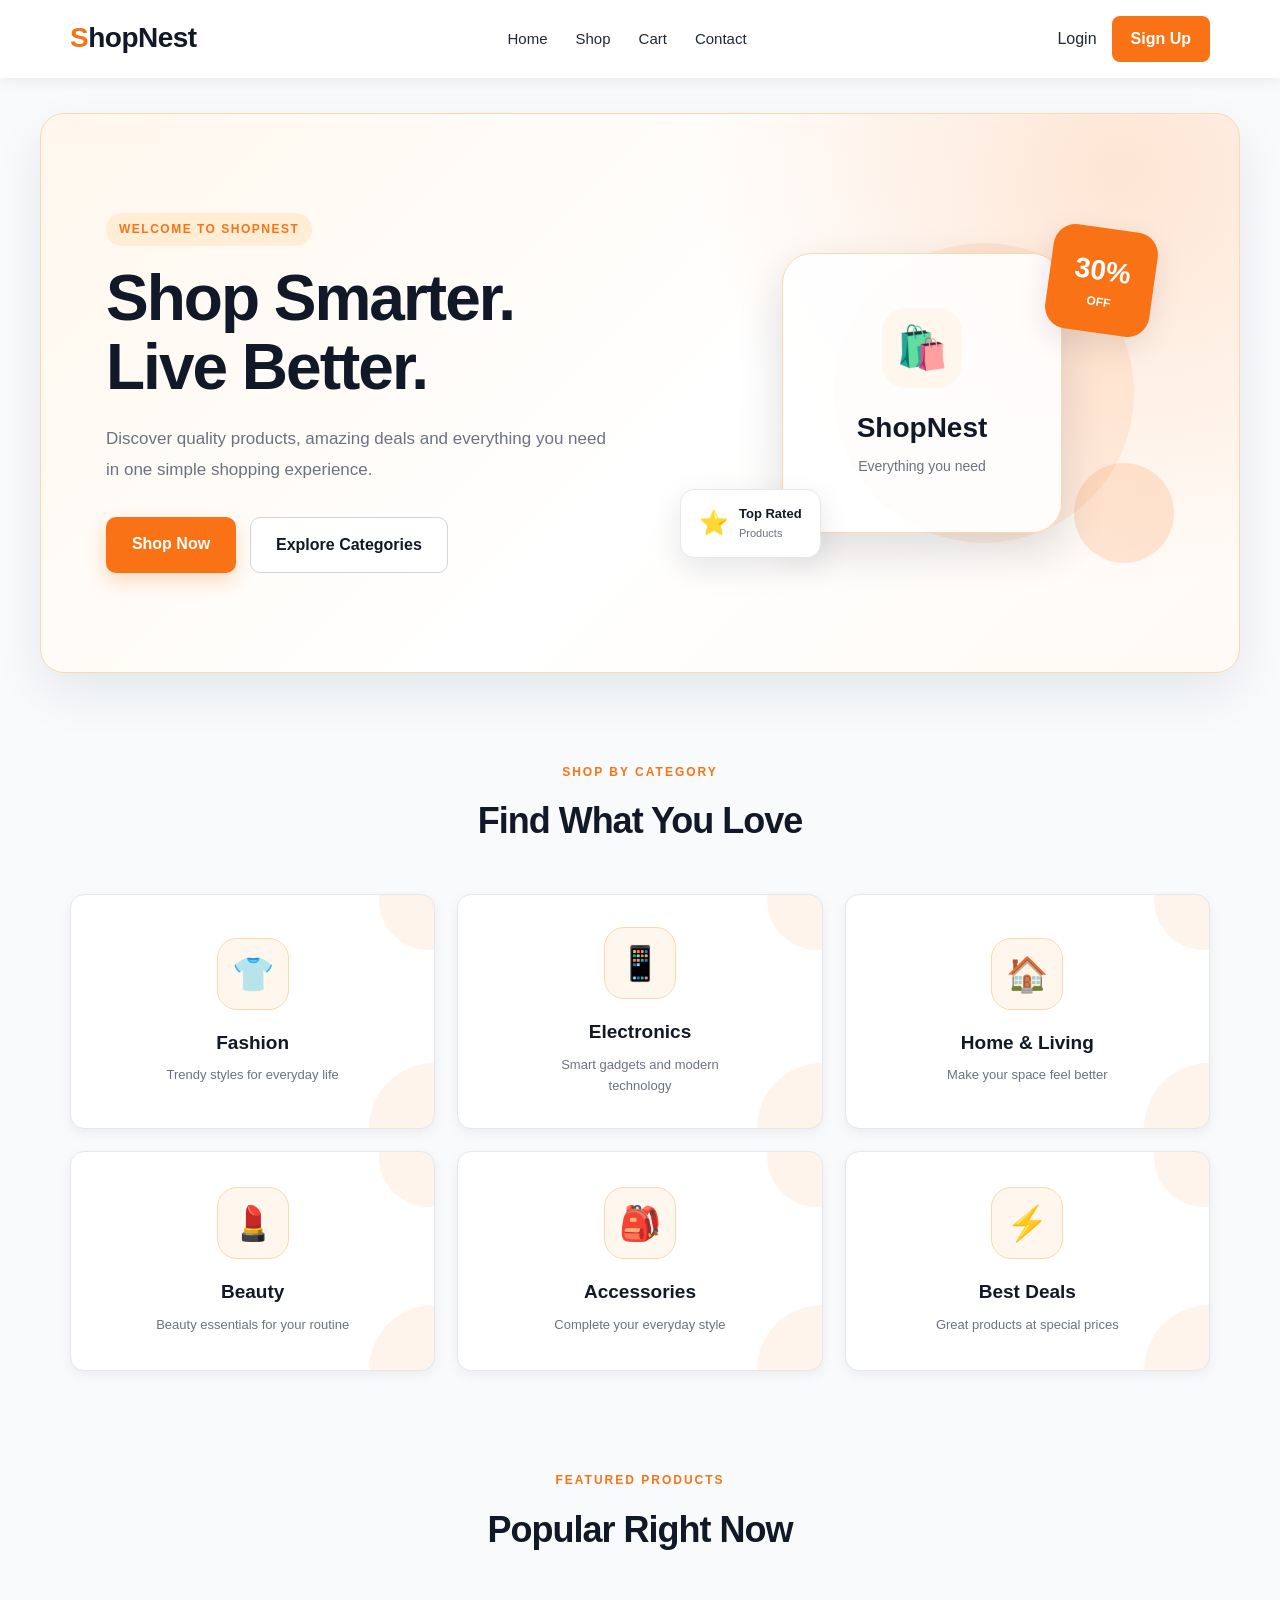
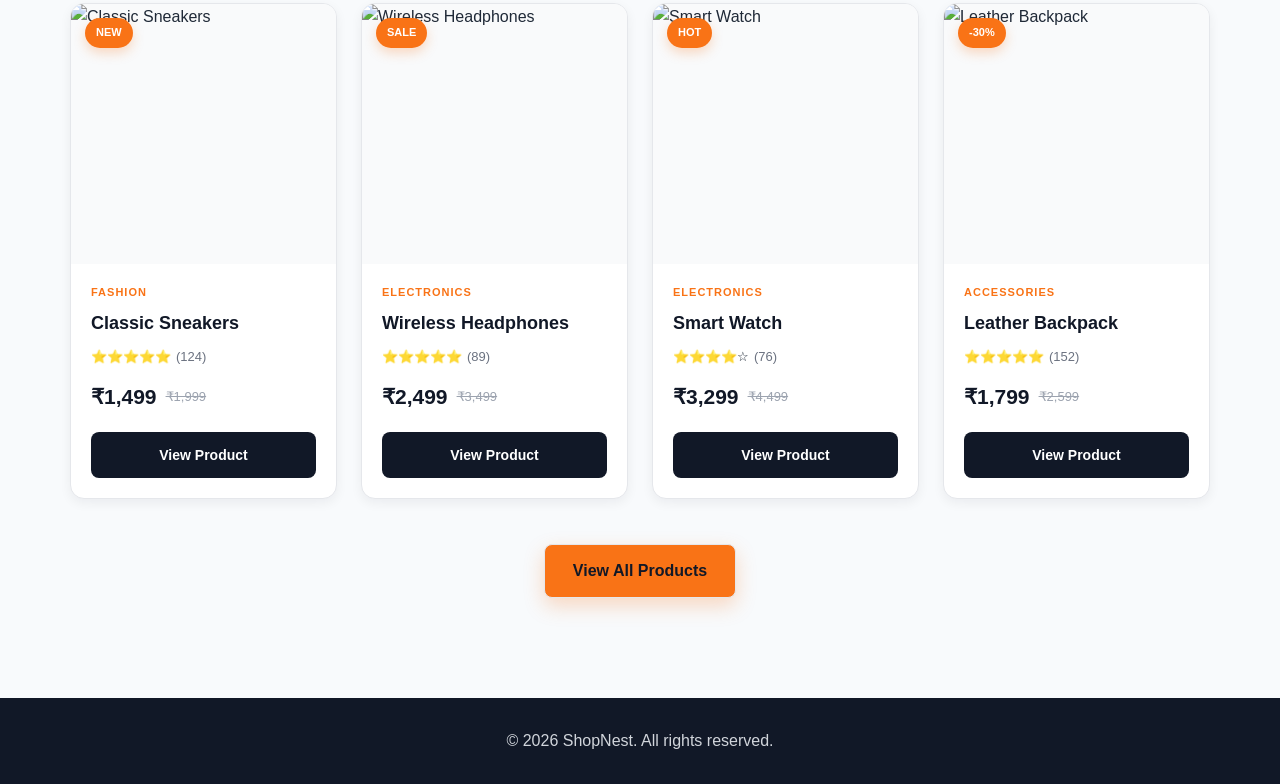
==== index.html @ 8742a6b3 "initial commit" ====
<!DOCTYPE html>
<html lang="en">

<head>
    <meta charset="UTF-8">

    <meta name="viewport" content="width=device-width, initial-scale=1.0">

    <meta name="description"
        content="ShopNest - Discover quality products at amazing prices">

    <title>ShopNest - Online Shopping</title>

    <link rel="stylesheet" href="css/style.css">
</head>

<body>

    <!-- =========================
         NAVBAR
    ========================= -->

    <header>
        <nav>

            <a href="index.html" class="logo">
                ShopNest
            </a>

            <ul class="nav-links">

                <li>
                    <a href="index.html">Home</a>
                </li>

                <li>
                    <a href="products.html">Shop</a>
                </li>

                <li>
                    <a href="cart.html">Cart</a>
                </li>

                <li>
                    <a href="contact.html">Contact</a>
                </li>

            </ul>

            <div class="nav-actions">

                <a href="login.html">
                    Login
                </a>

                <a href="signup.html" class="signup-btn">
                    Sign Up
                </a>

            </div>

        </nav>
    </header>


    <!-- =========================
         MAIN
    ========================= -->

    <main>


        <!-- =========================
             HERO SECTION
        ========================= -->

        <section class="hero">

            <div class="hero-content">

                <span class="hero-subtitle">
                    WELCOME TO SHOPNEST
                </span>

                <h1>
                    Shop Smarter.
                    <br>
                    Live Better.
                </h1>

                <p class="hero-text">
                    Discover quality products, amazing deals
                    and everything you need in one simple
                    shopping experience.
                </p>

                <div class="hero-buttons">

                    <a href="shop.html" class="primary-btn">
                        Shop Now
                    </a>

                    <a href="#categories" class="secondary-btn">
                        Explore Categories
                    </a>

                </div>

            </div>


            <!-- HERO VISUAL -->

            <div class="hero-visual">

                <div class="hero-card hero-card-main">

                    <span>🛍️</span>

                    <h3>
                        ShopNest
                    </h3>

                    <p>
                        Everything you need
                    </p>

                </div>


                <div class="hero-card hero-card-top">

                    <strong>
                        30%
                    </strong>

                    <span>
                        OFF
                    </span>

                </div>


                <div class="hero-card hero-card-bottom">

                    <span>
                        ⭐
                    </span>

                    <div>

                        <strong>
                            Top Rated
                        </strong>

                        <small>
                            Products
                        </small>

                    </div>

                </div>


                <div class="hero-circle circle-one"></div>

                <div class="hero-circle circle-two"></div>

            </div>

        </section>



        <!-- =========================
             CATEGORIES
        ========================= -->

        <section
            class="categories-section"
            id="categories"
        >

            <div class="section-heading">

                <p>
                    SHOP BY CATEGORY
                </p>

                <h2>
                    Find What You Love
                </h2>

            </div>


            <div class="category-grid">


                <!-- Fashion -->

                <a
                    href="products.html"
                    class="category-card"
                >

                    <div class="category-icon">
                        👕
                    </div>

                    <h3>
                        Fashion
                    </h3>

                    <p>
                        Trendy styles for everyday life
                    </p>

                </a>


                <!-- Electronics -->

                <a
                    href="products.html"
                    class="category-card"
                >

                    <div class="category-icon">
                        📱
                    </div>

                    <h3>
                        Electronics
                    </h3>

                    <p>
                        Smart gadgets and modern technology
                    </p>

                </a>


                <!-- Home -->

                <a
                    href="products.html"
                    class="category-card"
                >

                    <div class="category-icon">
                        🏠
                    </div>

                    <h3>
                        Home & Living
                    </h3>

                    <p>
                        Make your space feel better
                    </p>

                </a>


                <!-- Beauty -->

                <a
                    href="products.html"
                    class="category-card"
                >

                    <div class="category-icon">
                        💄
                    </div>

                    <h3>
                        Beauty
                    </h3>

                    <p>
                        Beauty essentials for your routine
                    </p>

                </a>


                <!-- Accessories -->

                <a
                    href="products.html"
                    class="category-card"
                >

                    <div class="category-icon">
                        🎒
                    </div>

                    <h3>
                        Accessories
                    </h3>

                    <p>
                        Complete your everyday style
                    </p>

                </a>


                <!-- Deals -->

                <a
                    href="products.html"
                    class="category-card"
                >

                    <div class="category-icon">
                        ⚡
                    </div>

                    <h3>
                        Best Deals
                    </h3>

                    <p>
                        Great products at special prices
                    </p>

                </a>

            </div>

        </section>


<!-- =========================
     FEATURED PRODUCTS
========================= -->

<section class="products-section">

    <div class="section-heading">
        <p>FEATURED PRODUCTS</p>
        <h2>Popular Right Now</h2>
    </div>

    <div class="product-grid">

        <!-- PRODUCT 1 -->
        <article class="product-card">

            <div class="product-image">
                <span class="product-badge">NEW</span>

                <img
                    src="https://images.unsplash.com/photo-1542291026-7eec264c27ff?auto=format&fit=crop&w=700&q=80"
                    alt="Classic Sneakers"
                >
            </div>

            <div class="product-info">

                <p class="product-category">Fashion</p>

                <h3>Classic Sneakers</h3>

                <div class="rating">
                    ⭐⭐⭐⭐⭐ <span>(124)</span>
                </div>

                <div class="price">
                    <strong>₹1,499</strong>
                    <del>₹1,999</del>
                </div>

                <a href="product-details.html" class="product-btn">
                    View Product
                </a>

            </div>

        </article>


        <!-- PRODUCT 2 -->
        <article class="product-card">

            <div class="product-image">
                <span class="product-badge">SALE</span>

                <img
                    src="https://images.unsplash.com/photo-1505740420928-5e560c06d30e?auto=format&fit=crop&w=700&q=80"
                    alt="Wireless Headphones"
                >
            </div>

            <div class="product-info">

                <p class="product-category">Electronics</p>

                <h3>Wireless Headphones</h3>

                <div class="rating">
                    ⭐⭐⭐⭐⭐ <span>(89)</span>
                </div>

                <div class="price">
                    <strong>₹2,499</strong>
                    <del>₹3,499</del>
                </div>

                <a href="product-details.html" class="product-btn">
                    View Product
                </a>

            </div>

        </article>


        <!-- PRODUCT 3 -->
        <article class="product-card">

            <div class="product-image">
                <span class="product-badge">HOT</span>

                <img
                    src="https://images.unsplash.com/photo-1523275335684-37898b6baf30?auto=format&fit=crop&w=700&q=80"
                    alt="Smart Watch"
                >
            </div>

            <div class="product-info">

                <p class="product-category">Electronics</p>

                <h3>Smart Watch</h3>

                <div class="rating">
                    ⭐⭐⭐⭐☆ <span>(76)</span>
                </div>

                <div class="price">
                    <strong>₹3,299</strong>
                    <del>₹4,499</del>
                </div>

                <a href="product-details.html" class="product-btn">
                    View Product
                </a>

            </div>

        </article>


        <!-- PRODUCT 4 -->
        <article class="product-card">

            <div class="product-image">
                <span class="product-badge">-30%</span>

                <img
                    src="https://images.unsplash.com/photo-1553062407-98eeb64c6a62?auto=format&fit=crop&w=700&q=80"
                    alt="Leather Backpack"
                >
            </div>

            <div class="product-info">

                <p class="product-category">Accessories</p>

                <h3>Leather Backpack</h3>

                <div class="rating">
                    ⭐⭐⭐⭐⭐ <span>(152)</span>
                </div>

                <div class="price">
                    <strong>₹1,799</strong>
                    <del>₹2,599</del>
                </div>

                <a href="product-details.html" class="product-btn">
                    View Product
                </a>

            </div>

        </article>

    </div>


    <div class="view-all">
        <a href="products.html" class="primary-btn">
            View All Products
        </a>
    </div>

</section>



    <!-- =========================
         FOOTER
    ========================= -->

    <footer>

        <p>
            © 2026 ShopNest. All rights reserved.
        </p>

    </footer>

</body>

</html>
---- css/style.css ----
/* =========================
   CSS RESET
========================= */

* {
    margin: 0;
    padding: 0;
    box-sizing: border-box;
}

body {
    font-family: Arial, sans-serif;
    background-color: var(--light-bg);
    color: var(--text-color);
    line-height: 1.6;
}
/* =========================
   CSS VARIABLES
========================= */
:root {
    --primary-color: #f97316;
    --secondary-color: #ea580c;

    --dark-color: #111827;
    --text-color: #1f2937;
    --muted-text: #6b7280;

    --white: #ffffff;
    --light-bg: #f8fafc;
    --border-color: #e5e7eb;

    --shadow-sm: 0 4px 12px rgba(17, 24, 39, 0.06);
    --shadow-md: 0 10px 30px rgba(17, 24, 39, 0.10);
    --shadow-lg: 0 18px 45px rgba(17, 24, 39, 0.14);

    --radius-sm: 8px;
    --radius-md: 14px;
    --radius-lg: 20px;
}
/* =========================
   NAVBAR
========================= */

header {
    background-color: rgba(255, 255, 255, 0.96);
    box-shadow: var(--shadow-sm);
    position: sticky;
    top: 0;
    z-index: 1000;
    backdrop-filter: blur(10px);
}

nav {
    max-width: 1200px;
    margin: auto;
    padding: 16px 30px;

    display: flex;
    align-items: center;
    justify-content: space-between;
    gap: 30px;
}

.logo {
    color: var(--dark-color);
    font-size: 28px;
    font-weight: 800;
    text-decoration: none;
    letter-spacing: -0.5px;
}

.logo::first-letter {
    color: var(--primary-color);
}

.nav-links {
    display: flex;
    list-style: none;
    gap: 28px;
}

.nav-links a {
    color: var(--text-color);
    text-decoration: none;
    font-size: 15px;
    font-weight: 500;
    transition: 0.3s;
}

.nav-links a:hover {
    color: var(--primary-color);
}

.nav-actions {
    display: flex;
    align-items: center;
    gap: 15px;
}

.nav-actions a {
    text-decoration: none;
    color: var(--text-color);
    font-weight: 500;
}

.signup-btn {
    background-color: var(--primary-color);
    color: var(--white) !important;
    padding: 10px 19px;
    border-radius: var(--radius-sm);
    font-weight: 600 !important;
    transition: 0.3s;
}

.signup-btn:hover {
    background-color: var(--secondary-color);
    transform: translateY(-2px);
    box-shadow: var(--shadow-sm);
}

/* =========================
   FOOTER
========================= */

footer {
    margin-top: 60px;
    text-align: center;
    padding: 30px;
    background-color: var(--dark-color);
    color: #d1d5db;
}
/* =========================
   HERO SECTION
========================= */

.hero {
    max-width: 1200px;
    margin: 35px auto 80px;
    padding: 75px 65px;

    display: flex;
    align-items: center;
    justify-content: space-between;
    gap: 60px;

    background:
        radial-gradient(circle at 85% 20%, rgba(249, 115, 22, 0.15), transparent 35%),
        linear-gradient(135deg, #fff7ed, #ffffff);

    border: 1px solid #fed7aa;
    border-radius: 24px;

    overflow: hidden;
    position: relative;
}

.hero-content {
    flex: 1;
    position: relative;
    z-index: 2;
}

.hero-subtitle {
    display: inline-block;

    color: var(--primary-color);
    background-color: #ffedd5;

    padding: 7px 13px;
    border-radius: 30px;

    font-size: 12px;
    font-weight: 700;
    letter-spacing: 1.5px;

    margin-bottom: 18px;
}

.hero h1 {
    max-width: 650px;

    color: var(--dark-color);

    font-size: clamp(40px, 5vw, 64px);
    line-height: 1.08;
    letter-spacing: -2px;

    margin-bottom: 22px;
}

.hero-text {
    max-width: 560px;

    color: var(--muted-text);

    font-size: 17px;
    line-height: 1.8;

    margin-bottom: 32px;
}

.hero-buttons {
    display: flex;
    gap: 14px;
    flex-wrap: wrap;
}

.primary-btn,
.secondary-btn {
    display: inline-block;

    padding: 14px 25px;

    border-radius: 10px;

    text-decoration: none;
    font-weight: 600;

    transition: all 0.3s ease;
}

.primary-btn {
    background-color: var(--primary-color);
    color: var(--white);

    box-shadow: 0 8px 20px rgba(249, 115, 22, 0.25);
}

.primary-btn:hover {
    background-color: var(--secondary-color);
    transform: translateY(-3px);
    box-shadow: 0 12px 25px rgba(249, 115, 22, 0.3);
}

.secondary-btn {
    background-color: var(--white);

    border: 1px solid #d1d5db;
    color: var(--dark-color);
}

.secondary-btn:hover {
    border-color: var(--primary-color);
    color: var(--primary-color);
    transform: translateY(-3px);
}

.hero-image {
    flex: 1;
    display: flex;
    justify-content: center;

    position: relative;
    z-index: 2;
}

.hero-image img {
    width: 100%;
    max-width: 500px;

    display: block;

    border-radius: 20px;

    box-shadow: var(--shadow-lg);

    transition: transform 0.5s ease;
}

.hero-image img:hover {
    transform: scale(1.03);
}
/* =========================
   CATEGORIES SECTION
========================= */

.categories-section {
    max-width: 1200px;
    margin: 90px auto;
    padding: 0 30px;
}

.section-heading {
    text-align: center;
    margin-bottom: 45px;
}

.section-heading p {
    color: var(--primary-color);
    font-size: 12px;
    font-weight: 700;
    letter-spacing: 2px;
    text-transform: uppercase;
    margin-bottom: 10px;
}

.section-heading h2 {
    color: var(--dark-color);
    font-size: 36px;
    letter-spacing: -1px;
}

/* CSS GRID */
.category-grid {
    display: grid;
    grid-template-columns: repeat(3, 1fr);
    gap: 24px;
}

.category-card {
    position: relative;

    padding: 35px 25px;

    text-align: center;

    background:
        linear-gradient(145deg, #ffffff, #f9fafb);

    border: 1px solid var(--border-color);
    border-radius: var(--radius-md);

    text-decoration: none;
    color: var(--text-color);

    overflow: hidden;

    transition: all 0.35s ease;
}

.category-card::before {
    content: "";

    position: absolute;
    width: 100px;
    height: 100px;

    top: -45px;
    right: -45px;

    background: rgba(249, 115, 22, 0.08);

    border-radius: 50%;

    transition: 0.4s;
}

.category-card:hover {
    transform: translateY(-8px);

    border-color: #fed7aa;

    box-shadow: var(--shadow-md);
}

.category-card:hover::before {
    transform: scale(2);
}

.category-icon {
    position: relative;
    z-index: 1;

    width: 70px;
    height: 70px;

    margin: 0 auto 20px;

    display: flex;
    align-items: center;
    justify-content: center;

    background-color: #fff7ed;

    border-radius: 18px;

    font-size: 34px;

    transition: all 0.35s ease;
}

.category-card:hover .category-icon {
    background-color: var(--primary-color);

    transform: translateY(-4px) rotate(-3deg);
}

.category-card h3 {
    position: relative;
    z-index: 1;

    color: var(--dark-color);

    font-size: 19px;

    margin-bottom: 8px;
}

.category-card p {
    position: relative;
    z-index: 1;

    color: var(--muted-text);

    font-size: 14px;
    line-height: 1.6;
}
/* =========================
   FEATURED PRODUCTS
========================= */

.products-section {
    max-width: 1200px;
    margin: 90px auto;
    padding: 0 30px;
}

.product-grid {
    display: grid;
    grid-template-columns: repeat(4, minmax(0, 1fr));
    gap: 24px;
    align-items: stretch;
}

.product-card {
    display: flex;
    flex-direction: column;

    background: var(--white);
    border: 1px solid var(--border-color);
    border-radius: var(--radius-md);

    overflow: hidden;

    box-shadow: var(--shadow-sm);

    transition: transform 0.3s ease,
                box-shadow 0.3s ease;
}

.product-card:hover {
    transform: translateY(-7px);
    box-shadow: var(--shadow-md);
}


/* Product Image */

.product-image {
    position: relative;
    width: 100%;
    height: 250px;

    background: #f3f4f6;

    overflow: hidden;
}

.product-image img {
    width: 100%;
    height: 100%;

    display: block;

    object-fit: cover;

    transition: transform 0.4s ease;
}

.product-card:hover .product-image img {
    transform: scale(1.06);
}


/* Badge */

.product-badge {
    position: absolute;
    top: 14px;
    left: 14px;

    z-index: 2;

    padding: 6px 11px;

    background: var(--primary-color);
    color: var(--white);

    border-radius: 6px;

    font-size: 11px;
    font-weight: 700;
}


/* Product Information */

.product-info {
    display: flex;
    flex-direction: column;

    flex: 1;

    padding: 20px;
}

.product-category {
    color: var(--primary-color);

    font-size: 13px;
    font-weight: 600;

    margin-bottom: 6px;
}

.product-info h3 {
    color: var(--dark-color);

    font-size: 18px;

    margin-bottom: 10px;

    min-height: 27px;
}


/* Rating */

.rating {
    font-size: 13px;

    margin-bottom: 14px;
}

.rating span {
    color: var(--muted-text);
}


/* Price */

.price {
    display: flex;
    align-items: center;
    gap: 10px;

    margin-bottom: 18px;
}

.price strong {
    color: var(--dark-color);
    font-size: 20px;
}

.price del {
    color: #9ca3af;
    font-size: 13px;
}


/* Product Button */

.product-btn {
    display: block;

    width: 100%;

    margin-top: auto;

    padding: 11px 15px;

    text-align: center;

    background: var(--primary-color);
    color: var(--white);

    border-radius: 8px;

    text-decoration: none;

    font-size: 14px;
    font-weight: 600;

    transition: 0.3s ease;
}

.product-btn:hover {
    background: var(--secondary-color);
}


/* View All */

.view-all {
    text-align: center;
    margin-top: 40px;
}


/* =========================
   PRODUCTS RESPONSIVE
========================= */

@media (max-width: 1000px) {

    .product-grid {
        grid-template-columns: repeat(2, 1fr);
    }

}


@media (max-width: 600px) {

    .products-section {
        padding: 0 15px;
        margin: 60px auto;
    }

    .product-grid {
        grid-template-columns: 1fr;
    }

    .product-image {
        height: 260px;
    }

}
/* =========================
   RESPONSIVE DESIGN
========================= */

@media (max-width: 900px) {

    .hero {
        padding: 55px 35px;
        gap: 35px;
    }

    .hero h1 {
        font-size: 44px;
    }

    .category-grid {
        grid-template-columns: repeat(2, 1fr);
    }

    .product-grid {
        grid-template-columns: repeat(2, 1fr);
    }

}

@media (max-width: 768px) {

    nav {
        padding: 15px 20px;
    }

    .nav-links {
        gap: 15px;
    }

    .hero {
        flex-direction: column;
        align-items: flex-start;
    }

    .hero-content,
    .hero-image {
        width: 100%;
    }

}

@media (max-width: 600px) {

    .nav-links {
        display: none;
    }

    .hero {
        margin: 20px 15px 60px;
        padding: 40px 25px;
        border-radius: 20px;
    }

    .hero h1 {
        font-size: 38px;
        letter-spacing: -1px;
    }

    .hero-text {
        font-size: 15px;
    }

    .hero-image img {
        max-width: 100%;
    }

    .category-grid {
        grid-template-columns: 1fr;
    }

    .product-grid {
        grid-template-columns: 1fr;
    }

    .product-image img {
        height: 250px;
    }

}
/* =========================
   SIGN UP PAGE
========================= */

.signup-section {
    min-height: 100vh;
    padding: 70px 20px;
    background-color: #f7f8fc;

    display: flex;
    justify-content: center;
    align-items: center;
}

.signup-container {
    width: 100%;
    max-width: 600px;

    background-color: white;
    padding: 40px;

    border-radius: 18px;

    box-shadow: 0 15px 40px rgba(0, 0, 0, 0.08);
}

.signup-heading {
    text-align: center;
    margin-bottom: 30px;
}

.signup-heading p {
    color: var(--primary-color);
    font-size: 13px;
    font-weight: bold;
    letter-spacing: 2px;
    margin-bottom: 8px;
}

.signup-heading h1 {
    font-size: 32px;
    margin-bottom: 10px;
}

.signup-heading span {
    color: #777;
    font-size: 14px;
}


/* Form */

.signup-form {
    display: flex;
    flex-direction: column;
    gap: 18px;
}

.form-group {
    display: flex;
    flex-direction: column;
    gap: 7px;
}

.form-group label {
    font-size: 14px;
    font-weight: 600;
}

.form-group input {
    width: 100%;
    padding: 13px 14px;

    border: 1px solid #d9dce3;
    border-radius: 8px;

    font-size: 14px;
    outline: none;

    transition: 0.3s;
}

.form-group input:focus {
    border-color: var(--primary-color);

    box-shadow: 0 0 0 3px rgba(0, 0, 0, 0.06);
}


/* Valid & Invalid */

.form-group input:valid {
    border-color: #b8d8c0;
}

.form-group input:invalid:not(:placeholder-shown) {
    border-color: #e57373;
}


/* Gender */

.gender-group {
    border: 1px solid #d9dce3;
    border-radius: 8px;
    padding: 15px;

    display: flex;
    gap: 20px;
    flex-wrap: wrap;
}

.gender-group legend {
    padding: 0 6px;
    font-size: 14px;
    font-weight: 600;
}

.gender-group label {
    font-size: 14px;
    display: flex;
    align-items: center;
    gap: 6px;
}

.gender-group input {
    accent-color: var(--primary-color);
}


/* Terms */

.terms-group {
    font-size: 13px;
    color: #666;
}

.terms-group label {
    display: flex;
    align-items: flex-start;
    gap: 8px;
    line-height: 1.5;
}

.terms-group input {
    margin-top: 3px;
    accent-color: var(--primary-color);
}

.terms-group a {
    color: var(--primary-color);
    font-weight: 600;
    text-decoration: none;
}


/* Submit Button */

.signup-submit {
    width: 100%;
    padding: 14px;

    border: none;
    border-radius: 8px;

    background-color: var(--primary-color);
    color: white;

    font-size: 16px;
    font-weight: 600;

    cursor: pointer;

    transition: 0.3s;
}

.signup-submit:hover {
    background-color: var(--secondary-color);
    transform: translateY(-2px);
}


/* Login Link */

.login-link {
    text-align: center;
    font-size: 14px;
    color: #666;
}

.login-link a {
    color: var(--primary-color);
    font-weight: bold;
    text-decoration: none;
}

.login-link a:hover {
    text-decoration: underline;
}


/* =========================
   SIGN UP RESPONSIVE
========================= */

@media (max-width: 600px) {

    .signup-section {
        padding: 40px 15px;
    }

    .signup-container {
        padding: 25px 20px;
    }

    .signup-heading h1 {
        font-size: 26px;
    }

    .gender-group {
        flex-direction: column;
        gap: 12px;
    }

}
/* =========================
   LOGIN PAGE
========================= */

.login-section {
    min-height: 100vh;
    padding: 70px 20px;

    background-color: #f7f8fc;

    display: flex;
    justify-content: center;
    align-items: center;
}

.login-container {
    width: 100%;
    max-width: 500px;

    background-color: white;

    padding: 40px;

    border-radius: 18px;

    box-shadow: 0 15px 40px rgba(0, 0, 0, 0.08);
}


/* Login Heading */

.login-heading {
    text-align: center;
    margin-bottom: 30px;
}

.login-heading p {
    color: var(--primary-color);

    font-size: 13px;
    font-weight: bold;

    letter-spacing: 2px;

    margin-bottom: 8px;
}

.login-heading h1 {
    font-size: 30px;
    margin-bottom: 10px;
}

.login-heading span {
    color: #777;
    font-size: 14px;
}


/* Login Form */

.login-form {
    display: flex;
    flex-direction: column;
    gap: 20px;
}


/* Login Options */

.login-options {
    display: flex;
    align-items: center;
    justify-content: space-between;

    font-size: 13px;
}

.login-options label {
    display: flex;
    align-items: center;
    gap: 7px;

    color: #666;
}

.login-options input {
    accent-color: var(--primary-color);
}

.login-options a {
    color: var(--primary-color);

    text-decoration: none;

    font-weight: 600;
}

.login-options a:hover {
    text-decoration: underline;
}


/* Login Button */

.login-submit {
    width: 100%;

    padding: 14px;

    border: none;
    border-radius: 8px;

    background-color: var(--primary-color);
    color: white;

    font-size: 16px;
    font-weight: 600;

    cursor: pointer;

    transition: 0.3s;
}

.login-submit:hover {
    background-color: var(--secondary-color);

    transform: translateY(-2px);

    box-shadow: 0 8px 18px rgba(0, 0, 0, 0.12);
}


/* Sign Up Link */

.signup-link {
    text-align: center;

    font-size: 14px;

    color: #666;
}

.signup-link a {
    color: var(--primary-color);

    font-weight: bold;

    text-decoration: none;
}

.signup-link a:hover {
    text-decoration: underline;
}


/* Login Responsive */

@media (max-width: 600px) {

    .login-section {
        padding: 40px 15px;
    }

    .login-container {
        padding: 25px 20px;
    }

    .login-heading h1 {
        font-size: 25px;
    }

    .login-options {
        flex-direction: column;
        align-items: flex-start;
        gap: 10px;
    }

}

  /* =========================
   CART PAGE
========================= */

.cart-section {
    max-width: 1200px;
    margin: 70px auto;
    padding: 0 30px;
}

.cart-layout {
    display: grid;
    grid-template-columns: 2fr 1fr;
    gap: 30px;
    align-items: start;
}

/* Cart Items */

.cart-items {
    display: flex;
    flex-direction: column;
    gap: 20px;
}

.cart-item {
    display: grid;
    grid-template-columns: 120px 1fr auto;
    gap: 20px;
    align-items: center;

    padding: 20px;

    background-color: white;
    border: 1px solid #e5e7eb;
    border-radius: 15px;

    transition: 0.3s;
}

.cart-item:hover {
    box-shadow: 0 10px 25px rgba(0, 0, 0, 0.08);
}

.cart-item img {
    width: 120px;
    height: 120px;

    object-fit: cover;

    border-radius: 10px;
}

.cart-item-info {
    display: flex;
    flex-direction: column;
    align-items: flex-start;
}

.cart-item-info h3 {
    margin-bottom: 8px;
}

.cart-item-info label {
    font-size: 13px;
    color: #666;
    margin-bottom: 5px;
}

.cart-price {
    font-size: 18px;
    font-weight: bold;
    margin-bottom: 12px;
}

.cart-item-info input {
    width: 70px;
    padding: 8px;

    border: 1px solid #d9dce3;
    border-radius: 6px;

    outline: none;
}

.cart-item-info input:focus {
    border-color: var(--primary-color);
}

.remove-btn {
    padding: 9px 14px;

    border: 1px solid #e57373;
    border-radius: 6px;

    background-color: white;
    color: #d9534f;

    cursor: pointer;

    transition: 0.3s;
}

.remove-btn:hover {
    background-color: #d9534f;
    color: white;
}

/* Continue Shopping */

.continue-shopping {
    color: var(--primary-color);
    text-decoration: none;
    font-weight: 600;

    margin-top: 5px;
}

.continue-shopping:hover {
    text-decoration: underline;
}


/* =========================
   ORDER SUMMARY
========================= */

.order-summary {
    background-color: white;

    padding: 30px;

    border: 1px solid #e5e7eb;
    border-radius: 15px;

    position: sticky;
    top: 20px;
}

.order-summary h2 {
    margin-bottom: 25px;
}

.summary-row {
    display: flex;
    justify-content: space-between;

    margin-bottom: 18px;

    color: #666;
}

.summary-row strong {
    color: #222;
}

.summary-row .discount {
    color: #2e8b57;
}

.order-summary hr {
    border: none;
    border-top: 1px solid #e5e7eb;
    margin: 20px 0;
}

.summary-total {
    display: flex;
    justify-content: space-between;

    font-size: 20px;

    margin-bottom: 25px;
}

.summary-total strong {
    color: var(--primary-color);
}

.checkout-btn {
    display: block;

    width: 100%;

    padding: 14px;

    text-align: center;

    background-color: var(--primary-color);
    color: white;

    border-radius: 8px;

    text-decoration: none;
    font-weight: 600;

    transition: 0.3s;
}

.checkout-btn:hover {
    background-color: var(--secondary-color);
    transform: translateY(-2px);
}


/* =========================
   CART RESPONSIVE
========================= */

@media (max-width: 850px) {

    .cart-layout {
        grid-template-columns: 1fr;
    }

    .order-summary {
        position: static;
    }

}

@media (max-width: 600px) {

    .cart-section {
        padding: 0 15px;
    }

    .cart-item {
        grid-template-columns: 80px 1fr;
        gap: 15px;
    }

    .cart-item img {
        width: 80px;
        height: 80px;
    }

    .remove-btn {
        grid-column: 2;
        justify-self: start;
    }

}
/* =========================
   CONTACT PAGE
========================= */

.contact-section {
    max-width: 1200px;
    margin: 70px auto;
    padding: 0 30px;
}

.contact-layout {
    display: grid;
    grid-template-columns: 1fr 1.3fr;
    gap: 40px;
    margin-top: 40px;
}

/* Contact Information */

.contact-info {
    display: flex;
    flex-direction: column;
    gap: 20px;
}

.contact-card {
    display: flex;
    align-items: flex-start;
    gap: 18px;

    padding: 22px;

    background-color: white;

    border: 1px solid #e5e7eb;
    border-radius: 14px;

    transition: 0.3s;
}

.contact-card:hover {
    transform: translateY(-3px);
    box-shadow: 0 10px 25px rgba(0, 0, 0, 0.08);
}

.contact-icon {
    width: 48px;
    height: 48px;

    display: flex;
    justify-content: center;
    align-items: center;

    background-color: #f1f3f8;

    border-radius: 10px;

    font-size: 22px;
    flex-shrink: 0;
}

.contact-card h3 {
    margin-bottom: 6px;
}

.contact-card p {
    color: #666;
    font-size: 14px;
    line-height: 1.6;
}


/* Contact Form */

.contact-form-container {
    background-color: white;

    padding: 35px;

    border: 1px solid #e5e7eb;
    border-radius: 16px;

    box-shadow: 0 10px 30px rgba(0, 0, 0, 0.06);
}

.contact-form-container h2 {
    margin-bottom: 25px;
}

.contact-form {
    display: flex;
    flex-direction: column;
    gap: 18px;
}

.contact-form textarea {
    width: 100%;

    padding: 13px 14px;

    border: 1px solid #d9dce3;
    border-radius: 8px;

    font-family: inherit;
    font-size: 14px;

    resize: vertical;

    outline: none;

    transition: 0.3s;
}

.contact-form textarea:focus {
    border-color: var(--primary-color);

    box-shadow: 0 0 0 3px rgba(0, 0, 0, 0.06);
}


/* Submit Button */

.contact-submit {
    width: 100%;

    padding: 14px;

    border: none;
    border-radius: 8px;

    background-color: var(--primary-color);
    color: white;

    font-size: 16px;
    font-weight: 600;

    cursor: pointer;

    transition: 0.3s;
}

.contact-submit:hover {
    background-color: var(--secondary-color);

    transform: translateY(-2px);
}


/* =========================
   CONTACT RESPONSIVE
========================= */

@media (max-width: 800px) {

    .contact-layout {
        grid-template-columns: 1fr;
    }

}

@media (max-width: 600px) {

    .contact-section {
        padding: 0 15px;
    }

    .contact-form-container {
        padding: 25px 20px;
    }

    .contact-card {
        padding: 18px;
    }

}
/* =========================
   PRODUCT DETAILS PAGE
========================= */

.product-details-section {
    max-width: 1200px;
    margin: 70px auto;
    padding: 0 30px;
}

.product-details-layout {
    display: grid;
    grid-template-columns: 1fr 1fr;
    gap: 60px;
    align-items: center;
}

/* Product Image */

.product-details-image {
    position: relative;
    background-color: #f7f8fc;
    border-radius: 18px;
    overflow: hidden;
}

.product-details-image img {
    width: 100%;
    height: 550px;
    object-fit: cover;
    display: block;
}

.details-badge {
    position: absolute;
    top: 20px;
    left: 20px;

    background-color: #e53935;
    color: white;

    padding: 8px 14px;
    border-radius: 20px;

    font-size: 13px;
    font-weight: bold;

    z-index: 1;
}


/* Product Information */

.product-details-info {
    display: flex;
    flex-direction: column;
    gap: 18px;
}

.product-details-info h1 {
    font-size: 42px;
    margin: 0;
}

.details-rating {
    display: flex;
    align-items: center;
    gap: 12px;
}

.details-rating span {
    font-size: 18px;
    letter-spacing: 2px;
}

.details-rating small {
    color: #777;
}


/* Price */

.details-price {
    display: flex;
    align-items: center;
    gap: 12px;
}

.details-price strong {
    font-size: 30px;
}

.details-price del {
    color: #888;
}

.details-price span {
    background-color: #e8f5e9;
    color: #2e7d32;

    padding: 5px 10px;
    border-radius: 5px;

    font-size: 12px;
    font-weight: bold;
}

.product-description {
    color: #666;
    line-height: 1.7;
    max-width: 550px;
}


/* Size */

.product-option h3 {
    margin-bottom: 12px;
}

.size-options {
    display: flex;
    gap: 10px;
}

.size-options label {
    cursor: pointer;
}

.size-options input {
    display: none;
}

.size-options span {
    display: flex;
    justify-content: center;
    align-items: center;

    width: 45px;
    height: 45px;

    border: 1px solid #d9dce3;
    border-radius: 7px;

    font-weight: 600;

    transition: 0.3s;
}

.size-options input:checked + span {
    background-color: var(--primary-color);
    color: white;
    border-color: var(--primary-color);
}

.size-options span:hover {
    border-color: var(--primary-color);
}


/* Quantity */

.quantity-option {
    display: flex;
    align-items: center;
    gap: 15px;
}

.quantity-option label {
    font-weight: 600;
}

.quantity-option input {
    width: 70px;
    padding: 10px;

    border: 1px solid #d9dce3;
    border-radius: 7px;

    outline: none;
}

.quantity-option input:focus {
    border-color: var(--primary-color);
}


/* Buttons */

.product-actions {
    display: flex;
    gap: 15px;
    margin-top: 5px;
}

.add-cart-btn,
.buy-now-btn {
    flex: 1;

    padding: 14px 20px;

    text-align: center;

    border-radius: 8px;

    text-decoration: none;

    font-weight: 600;

    transition: 0.3s;
}

.add-cart-btn {
    background-color: var(--primary-color);
    color: white;
}

.buy-now-btn {
    border: 1px solid var(--primary-color);
    color: var(--primary-color);
}

.add-cart-btn:hover,
.buy-now-btn:hover {
    transform: translateY(-2px);
}


/* Product Features */

.product-features {
    display: grid;
    grid-template-columns: repeat(3, 1fr);
    gap: 10px;

    padding-top: 20px;
    border-top: 1px solid #e5e7eb;
}

.product-features div {
    display: flex;
    flex-direction: column;
    gap: 7px;

    font-size: 20px;
}

.product-features span {
    font-size: 12px;
    color: #666;
}


/* =========================
   PRODUCT DETAILS RESPONSIVE
========================= */

@media (max-width: 850px) {

    .product-details-layout {
        grid-template-columns: 1fr;
        gap: 35px;
    }

    .product-details-image img {
        height: 450px;
    }

    .product-details-info h1 {
        font-size: 34px;
    }

}

@media (max-width: 600px) {

    .product-details-section {
        padding: 0 15px;
        margin: 40px auto;
    }

    .product-details-image img {
        height: 350px;
    }

    .product-details-info h1 {
        font-size: 28px;
    }

    .details-price strong {
        font-size: 25px;
    }

    .product-actions {
        flex-direction: column;
    }

    .product-features {
        grid-template-columns: 1fr;
    }

}
/* =========================
   HOME PAGE - FINAL POLISH
========================= */

.hero {
    min-height: 520px;
}

/* Hero image professional look */

.hero-image {
    position: relative;
}

.hero-image::after {
    content: "";
    position: absolute;
    width: 180px;
    height: 180px;

    right: 10px;
    bottom: -30px;

    background-color: rgba(249, 115, 22, 0.12);
    border-radius: 50%;

    z-index: -1;
}


/* =========================
   CATEGORY IMPROVEMENT
========================= */

.category-card {
    min-height: 210px;

    display: flex;
    flex-direction: column;
    align-items: center;
    justify-content: center;
}

.category-card h3 {
    transition: 0.3s;
}

.category-card:hover h3 {
    color: var(--primary-color);
}


/* =========================
   PRODUCT IMPROVEMENT
========================= */

.product-card {
    box-shadow: var(--shadow-sm);
}

.product-card:hover {
    border-color: #fed7aa;
    box-shadow: var(--shadow-lg);
}

.product-info h3 {
    color: var(--dark-color);
}

.product-btn {
    font-weight: 600;
}

.product-btn:hover {
    transform: translateY(-2px);
    box-shadow: 0 8px 18px rgba(249, 115, 22, 0.2);
}


/* =========================
   SECTION SPACING
========================= */

.products-section {
    margin-bottom: 100px;
}

.view-all .primary-btn {
    padding: 13px 28px;
}


/* =========================
   MOBILE HERO
========================= */

@media (max-width: 600px) {

    .hero {
        min-height: auto;
    }

    .hero-image::after {
        width: 100px;
        height: 100px;
        right: 0;
        bottom: -15px;
    }

}

.hero {
    min-height: 560px;

    background:
        radial-gradient(
            circle at 90% 10%,
            rgba(249, 115, 22, 0.18),
            transparent 35%
        ),
        linear-gradient(
            135deg,
            #fff7ed 0%,
            #ffffff 55%,
            #fffaf5 100%
        );

    border: 1px solid #fed7aa;

    box-shadow:
        0 20px 50px rgba(17, 24, 39, 0.08);
}


/* Hero heading */

.hero h1 {
    font-weight: 800;
    color: var(--dark-color);
}


/* Highlight first line */

.hero h1::first-line {
    color: var(--dark-color);
}


/* Hero image */

.hero-image img {
    border: 6px solid rgba(255, 255, 255, 0.8);

    box-shadow:
        0 25px 60px rgba(17, 24, 39, 0.18);
}


/* Button improvement */

.primary-btn {
    min-width: 130px;
    text-align: center;
}

.secondary-btn {
    min-width: 160px;
    text-align: center;
}


/* Mobile */

@media (max-width: 768px) {

    .hero {
        text-align: center;
        align-items: center;
    }

    .hero-content {
        display: flex;
        flex-direction: column;
        align-items: center;
    }

    .hero-text {
        margin-left: auto;
        margin-right: auto;
    }

    .hero-buttons {
        justify-content: center;
    }

}
/* =========================
   HERO VISUAL
   IMAGE-FREE DESIGN
========================= */

.hero-visual {
    flex: 1;
    min-height: 380px;

    position: relative;

    display: flex;
    align-items: center;
    justify-content: center;
}


/* Main Card */

.hero-card-main {
    width: 280px;
    height: 280px;

    display: flex;
    flex-direction: column;
    align-items: center;
    justify-content: center;

    background: rgba(255, 255, 255, 0.9);

    border: 1px solid #fed7aa;

    border-radius: 30px;

    box-shadow: var(--shadow-lg);

    position: relative;
    z-index: 3;
}

.hero-card-main span {
    width: 80px;
    height: 80px;

    display: flex;
    align-items: center;
    justify-content: center;

    background-color: #fff7ed;

    border-radius: 24px;

    font-size: 42px;

    margin-bottom: 18px;
}

.hero-card-main h3 {
    color: var(--dark-color);

    font-size: 28px;

    margin-bottom: 5px;
}

.hero-card-main p {
    color: var(--muted-text);

    font-size: 14px;
}


/* Sale Card */

.hero-card-top {
    position: absolute;

    top: 25px;
    right: 20px;

    width: 105px;
    height: 105px;

    display: flex;
    flex-direction: column;
    align-items: center;
    justify-content: center;

    background-color: var(--primary-color);

    color: white;

    border-radius: 22px;

    transform: rotate(8deg);

    box-shadow: var(--shadow-md);

    z-index: 4;
}

.hero-card-top strong {
    font-size: 28px;
}

.hero-card-top span {
    font-size: 12px;
    font-weight: 700;
}


/* Rating Card */

.hero-card-bottom {
    position: absolute;

    bottom: 25px;
    left: 10px;

    display: flex;
    align-items: center;
    gap: 10px;

    padding: 14px 18px;

    background-color: white;

    border: 1px solid var(--border-color);

    border-radius: 14px;

    box-shadow: var(--shadow-md);

    z-index: 4;
}

.hero-card-bottom > span {
    font-size: 24px;
}

.hero-card-bottom strong,
.hero-card-bottom small {
    display: block;
}

.hero-card-bottom strong {
    color: var(--dark-color);
    font-size: 13px;
}

.hero-card-bottom small {
    color: var(--muted-text);
    font-size: 11px;
}


/* Decorative Circles */

.hero-circle {
    position: absolute;

    border-radius: 50%;

    z-index: 1;
}

.circle-one {
    width: 300px;
    height: 300px;

    background-color: rgba(249, 115, 22, 0.10);

    right: 40px;
}

.circle-two {
    width: 100px;
    height: 100px;

    background-color: rgba(249, 115, 22, 0.16);

    bottom: 20px;
    right: 0;
}


/* Mobile */

@media (max-width: 768px) {

    .hero-visual {
        width: 100%;
        min-height: 350px;
    }

    .hero-card-main {
        width: 240px;
        height: 240px;
    }

    .hero-card-top {
        right: 5%;
        top: 15px;
    }

    .hero-card-bottom {
        left: 5%;
        bottom: 15px;
    }

}
/* =========================
   PREMIUM CATEGORY CARDS
========================= */

.categories-section {
    position: relative;
}

.category-grid {
    grid-template-columns: repeat(3, 1fr);
    gap: 22px;
}

.category-card {
    min-height: 220px;
    padding: 32px 25px;

    display: flex;
    flex-direction: column;
    align-items: center;
    justify-content: center;

    background: #ffffff;

    border: 1px solid var(--border-color);
    border-radius: var(--radius-md);

    box-shadow: var(--shadow-sm);

    position: relative;
    overflow: hidden;

    transition: all 0.35s ease;
}

.category-card::after {
    content: "";

    position: absolute;

    width: 130px;
    height: 130px;

    right: -65px;
    bottom: -65px;

    background-color: rgba(249, 115, 22, 0.08);

    border-radius: 50%;

    transition: 0.4s ease;
}

.category-card:hover {
    transform: translateY(-8px);

    border-color: #fdba74;

    box-shadow: var(--shadow-lg);
}

.category-card:hover::after {
    transform: scale(1.6);
}


/* Category Icon */

.category-icon {
    width: 72px;
    height: 72px;

    display: flex;
    align-items: center;
    justify-content: center;

    margin-bottom: 18px;

    background: #fff7ed;

    border: 1px solid #fed7aa;

    border-radius: 20px;

    font-size: 34px;

    position: relative;
    z-index: 2;

    transition: all 0.35s ease;
}

.category-card:hover .category-icon {
    background-color: var(--primary-color);

    transform: translateY(-5px) scale(1.05);

    box-shadow: 0 10px 25px rgba(249, 115, 22, 0.25);
}


/* Category Text */

.category-card h3 {
    color: var(--dark-color);

    font-size: 19px;

    margin-bottom: 7px;

    position: relative;
    z-index: 2;

    transition: 0.3s;
}

.category-card:hover h3 {
    color: var(--primary-color);
}

.category-card p {
    max-width: 220px;

    color: var(--muted-text);

    font-size: 13px;

    line-height: 1.6;

    position: relative;
    z-index: 2;
}


/* Mobile */

@media (max-width: 900px) {

    .category-grid {
        grid-template-columns: repeat(2, 1fr);
    }

}

@media (max-width: 600px) {

    .categories-section {
        margin-top: 60px;
    }

    .category-grid {
        grid-template-columns: 1fr;
    }

    .category-card {
        min-height: 200px;
    }

}
/* =========================
   PREMIUM PRODUCT CARDS
========================= */

.products-section {
    margin-top: 100px;
    margin-bottom: 100px;
}

.product-grid {
    gap: 24px;
}

.product-card {
    position: relative;

    background: var(--white);

    border: 1px solid var(--border-color);
    border-radius: var(--radius-md);

    overflow: hidden;

    box-shadow: var(--shadow-sm);

    transition: all 0.35s ease;
}

.product-card:hover {
    transform: translateY(-8px);
    box-shadow: var(--shadow-lg);
    border-color: #fed7aa;
}


/* Product Image */

.product-image {
    height: 260px;

    background: #f9fafb;

    overflow: hidden;

    position: relative;
}

.product-image img {
    width: 100%;
    height: 100%;

    object-fit: cover;

    transition: transform 0.5s ease;
}

.product-card:hover .product-image img {
    transform: scale(1.07);
}


/* Product Badge */

.product-badge {
    top: 14px;
    left: 14px;

    background: var(--primary-color);

    padding: 6px 11px;

    border-radius: 20px;

    font-size: 11px;
    font-weight: 700;

    box-shadow: 0 5px 12px rgba(249, 115, 22, 0.25);
}


/* Product Info */

.product-info {
    padding: 20px;
}

.product-category {
    color: var(--primary-color);

    font-size: 11px;
    font-weight: 700;

    text-transform: uppercase;
    letter-spacing: 1px;

    margin-bottom: 7px;
}

.product-info h3 {
    color: var(--dark-color);

    font-size: 18px;

    margin-bottom: 9px;

    transition: 0.3s;
}

.product-card:hover .product-info h3 {
    color: var(--primary-color);
}


/* Rating */

.rating {
    display: flex;
    align-items: center;
    gap: 5px;

    margin-bottom: 13px;

    font-size: 13px;
}

.rating span {
    color: var(--muted-text);
}


/* Price */

.price {
    display: flex;
    align-items: center;
    gap: 9px;

    margin-bottom: 18px;
}

.price strong {
    color: var(--dark-color);

    font-size: 21px;
}

.price del {
    color: #9ca3af;

    font-size: 13px;
}


/* Product Button */

.product-btn {
    width: 100%;

    padding: 12px;

    background: var(--dark-color);
    color: var(--white);

    border-radius: var(--radius-sm);

    font-size: 14px;
    font-weight: 600;

    transition: all 0.3s ease;
}

.product-btn:hover {
    background: var(--primary-color);

    transform: translateY(-2px);

    box-shadow: 0 8px 18px rgba(249, 115, 22, 0.25);
}


/* View All */

.view-all {
    margin-top: 45px;
}

.view-all a {
    display: inline-block;

    padding: 12px 24px;

    border: 1px solid var(--border-color);
    border-radius: var(--radius-sm);

    color: var(--dark-color);

    text-decoration: none;
    font-weight: 600;

    transition: all 0.3s ease;
}

.view-all a:hover {
    color: var(--primary-color);

    border-color: var(--primary-color);

    transform: translateY(-2px);
}


/* =========================
   PRODUCT RESPONSIVE
========================= */

@media (max-width: 900px) {

    .product-grid {
        grid-template-columns: repeat(2, 1fr);
    }

}

@media (max-width: 600px) {

    .products-section {
        margin-top: 70px;
        margin-bottom: 70px;
    }

    .product-grid {
        grid-template-columns: 1fr;
    }

    .product-image {
        height: 280px;
    }

}
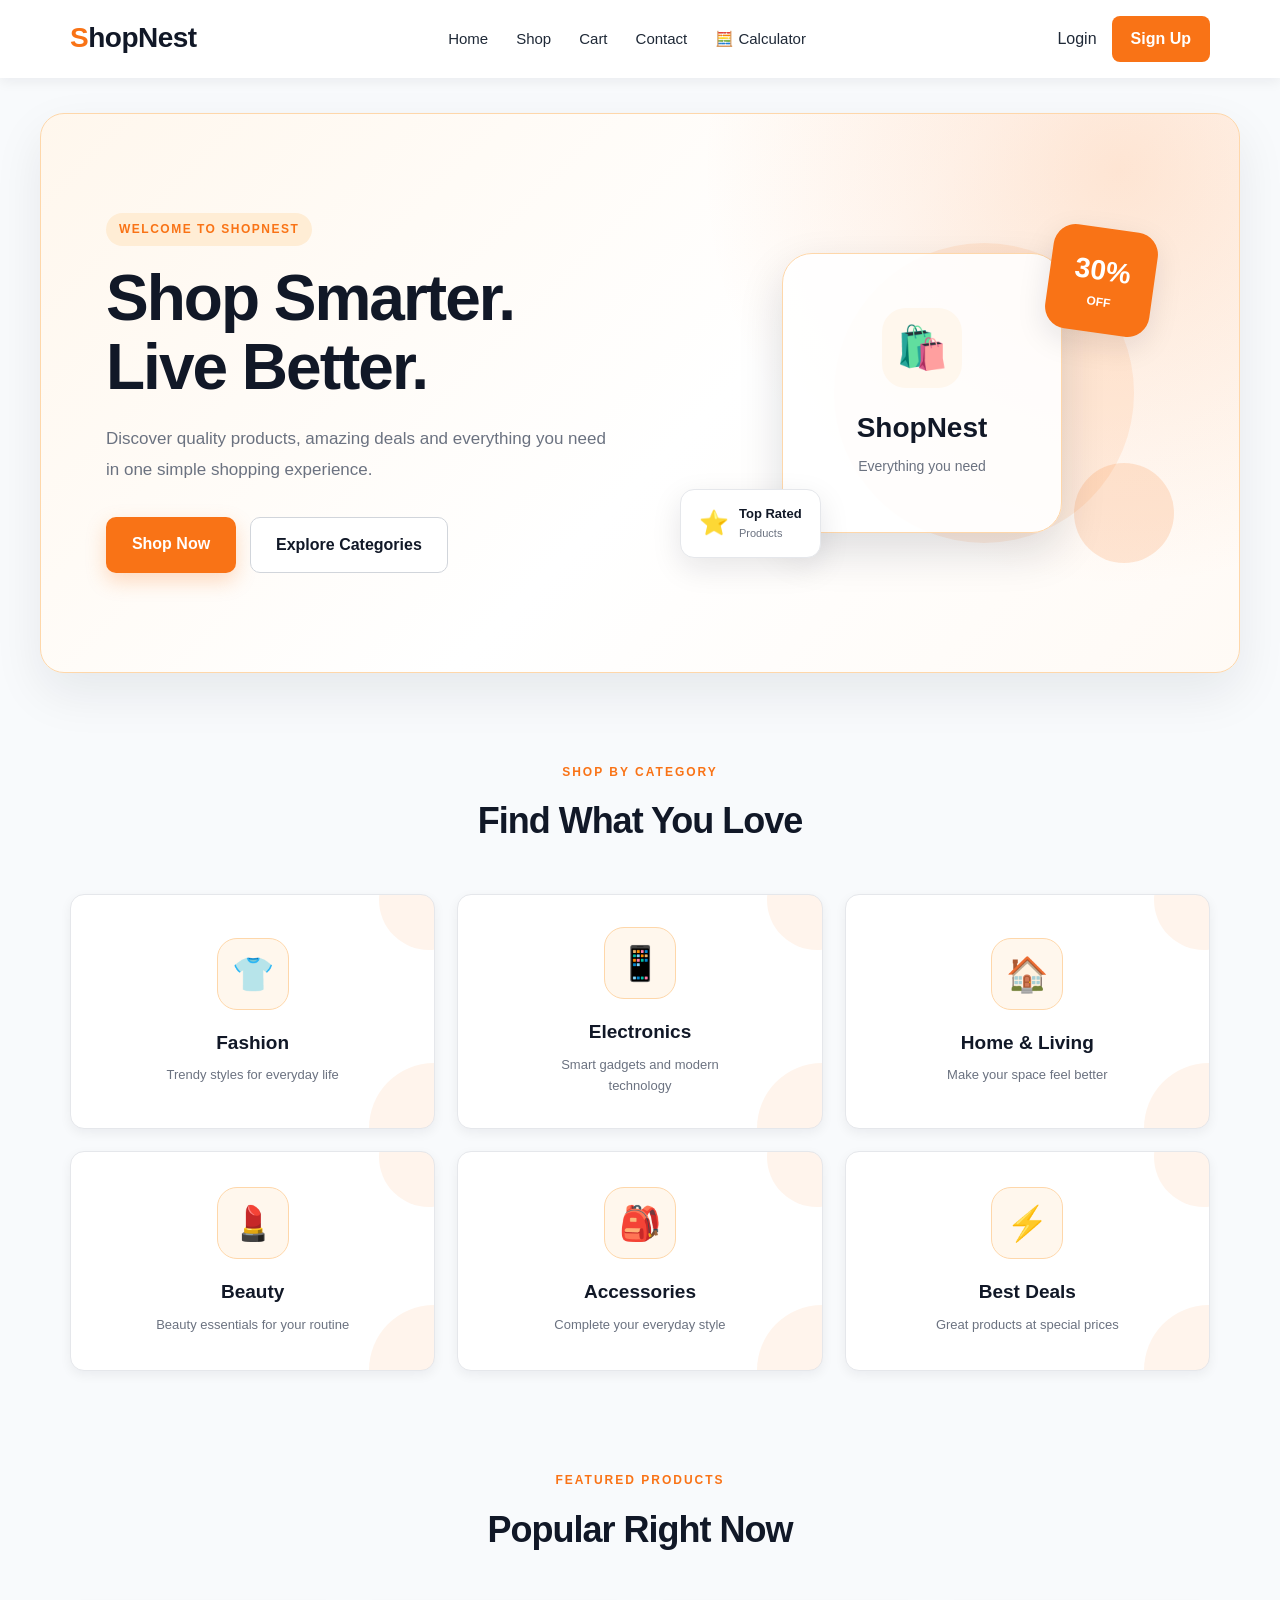
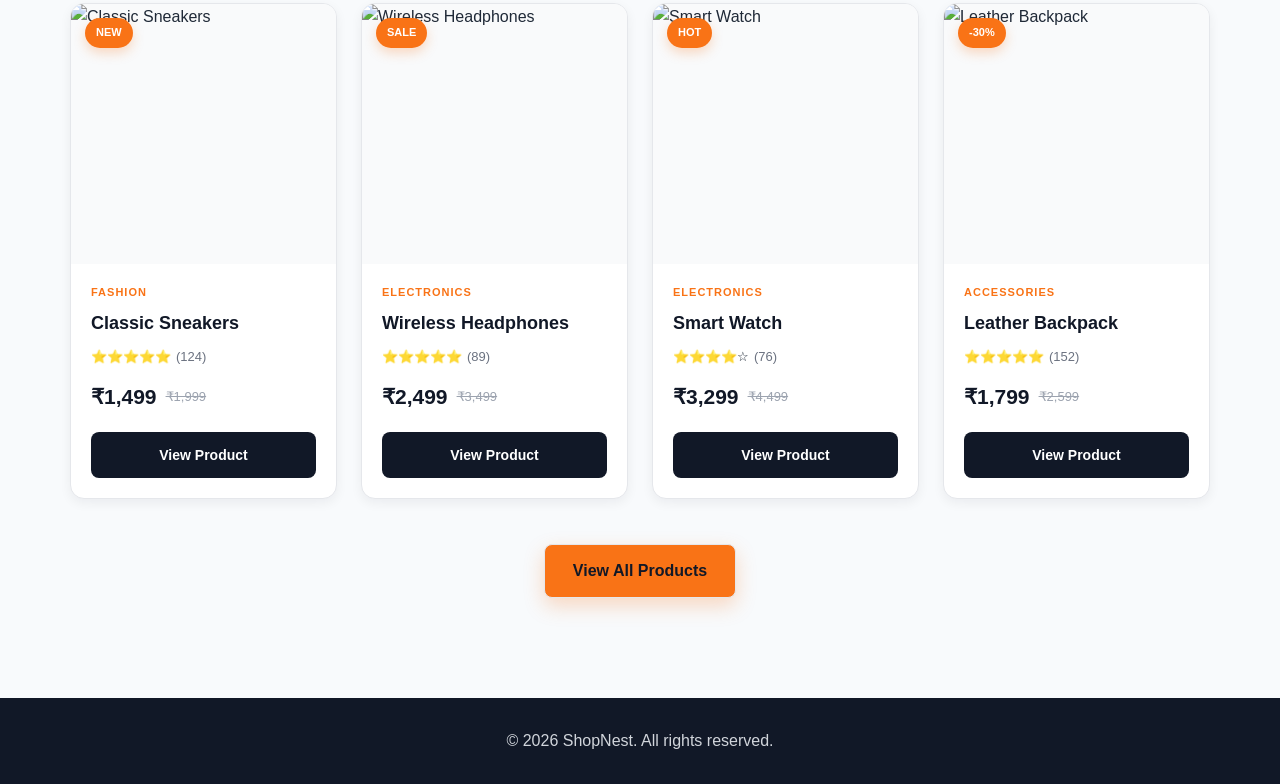
==== commit fc3176e8: "Implemented Calculator logic using js" ====
--- a/index.html
+++ b/index.html
@@ -4,7 +4,7 @@
 <head>
     <meta charset="UTF-8">
 
-    <meta name="viewport" content="width=device-width, initial-scale=1.0">
+   <meta name="viewport" content="width=device-width, initial-scale=1.0">
 
     <meta name="description"
         content="ShopNest - Discover quality products at amazing prices">
@@ -15,7 +15,6 @@
 </head>
 
 <body>
-
     <!-- =========================
          NAVBAR
     ========================= -->
@@ -43,6 +42,10 @@
 
                 <li>
                     <a href="contact.html">Contact</a>
+                </li>
+                <li>
+                     <a href="calculator.html">🧮 Calculator</a>
+
                 </li>
 
             </ul>
--- a/css/style.css
+++ b/css/style.css
@@ -2640,4 +2640,396 @@
         height: 280px;
     }
 
+}
+
+/* =========================
+   STEP 3: COLOR SWATCHES & ADD TO CART
+========================= */
+
+.product-colors {
+    display: flex;
+    gap: 8px;
+    margin-bottom: 12px;
+}
+
+.color-swatch {
+    display: inline-block;
+    width: 20px;
+    height: 20px;
+    border-radius: 50%;
+    border: 2px solid var(--border-color);
+    cursor: pointer;
+    position: relative;
+    transition: 0.2s;
+}
+
+.color-swatch:hover {
+    transform: scale(1.1);
+}
+
+/* Hide the actual radio input */
+.color-swatch input[type="radio"] {
+    display: none;
+}
+
+/* Add a visual indicator when a color is selected */
+.color-swatch:has(input[type="radio"]:checked) {
+    border-color: var(--primary-color);
+    box-shadow: 0 0 0 2px var(--white), 0 0 0 4px var(--primary-color);
+}
+
+.product-actions {
+    display: flex;
+    gap: 10px;
+    margin-top: auto;
+}
+
+.add-to-cart-btn {
+    flex: 1;
+    padding: 10px;
+    background: var(--dark-color);
+    color: var(--white);
+    border: none;
+    border-radius: 8px;
+    font-weight: 600;
+    cursor: pointer;
+    transition: 0.3s;
+}
+
+.add-to-cart-btn:hover {
+    background: var(--primary-color);
+}
+
+/* In products.js, we changed the "View Product" button class to outline */
+.product-btn-outline {
+    padding: 10px 15px;
+    background: var(--white);
+    color: var(--dark-color);
+    border: 1px solid var(--border-color);
+    border-radius: 8px;
+    text-decoration: none;
+    font-weight: 600;
+    transition: 0.3s;
+}
+
+.product-btn-outline:hover {
+    border-color: var(--primary-color);
+    color: var(--primary-color);
+}
+
+/* =========================
+   STEP 4: CART UI STYLES
+========================= */
+
+.qty-btn {
+    width: 32px;
+    height: 32px;
+    background: #f1f5f9;
+    border: 1px solid #cbd5e1;
+    border-radius: 6px;
+    font-size: 18px;
+    font-weight: bold;
+    color: #334155;
+    cursor: pointer;
+    display: flex;
+    align-items: center;
+    justify-content: center;
+    transition: 0.2s;
+}
+
+.qty-btn:hover {
+    background: #e2e8f0;
+    border-color: #94a3b8;
+}
+
+.qty-btn:active {
+    transform: scale(0.95);
+}
+
+/* =========================
+   CHECKOUT PAGE
+========================= */
+
+.checkout-main {
+    max-width: 1200px;
+    margin: 40px auto;
+    padding: 0 20px;
+}
+
+.checkout-container {
+    background-color: var(--light-bg);
+}
+
+.checkout-breadcrumbs {
+    font-size: 13px;
+    color: var(--muted-text);
+    margin-bottom: 20px;
+}
+
+.checkout-breadcrumbs strong {
+    color: var(--dark-color);
+}
+
+.checkout-title {
+    font-size: 28px;
+    margin-bottom: 30px;
+    color: var(--dark-color);
+}
+
+.checkout-layout {
+    display: flex;
+    gap: 30px;
+    align-items: flex-start;
+}
+
+.checkout-left {
+    flex: 2;
+    display: flex;
+    flex-direction: column;
+    gap: 30px;
+}
+
+.checkout-right {
+    flex: 1;
+    display: flex;
+    flex-direction: column;
+    gap: 30px;
+}
+
+.checkout-section,
+.checkout-order-summary,
+.checkout-discount,
+.checkout-totals {
+    background-color: var(--white);
+    padding: 25px;
+    border-radius: var(--radius-md);
+    box-shadow: var(--shadow-sm);
+    border: 1px solid var(--border-color);
+}
+
+.checkout-section h2,
+.checkout-order-summary h2,
+.checkout-discount h2,
+.checkout-totals h2 {
+    font-size: 18px;
+    margin-bottom: 20px;
+    color: var(--dark-color);
+}
+
+.payment-methods {
+    display: flex;
+    gap: 15px;
+    margin-bottom: 20px;
+}
+
+.payment-option {
+    flex: 1;
+    border: 1px solid var(--border-color);
+    padding: 15px;
+    border-radius: var(--radius-sm);
+    cursor: pointer;
+    display: flex;
+    align-items: center;
+    gap: 10px;
+    transition: 0.3s;
+}
+
+.payment-option.selected {
+    border-color: var(--dark-color);
+    box-shadow: 0 0 0 1px var(--dark-color);
+}
+
+.card-details-form,
+.billing-form {
+    display: flex;
+    flex-direction: column;
+    gap: 15px;
+}
+
+.form-row {
+    display: flex;
+    gap: 15px;
+}
+
+.form-row input,
+.form-row select {
+    flex: 1;
+    padding: 12px 15px;
+    border: 1px solid var(--border-color);
+    border-radius: var(--radius-sm);
+    font-size: 14px;
+    outline: none;
+    transition: border-color 0.3s;
+    background-color: #fafafa;
+}
+
+.form-row input:focus,
+.form-row select:focus {
+    border-color: var(--primary-color);
+}
+
+.form-group {
+    display: flex;
+    flex-direction: column;
+    gap: 5px;
+    flex: 1;
+}
+
+.form-group label {
+    font-size: 12px;
+    font-weight: 600;
+    color: var(--dark-color);
+}
+
+.checkbox-label {
+    display: flex;
+    align-items: center;
+    gap: 10px;
+    font-size: 14px;
+    margin-bottom: 20px;
+    cursor: pointer;
+}
+
+.three-cols .form-group {
+    flex: 1;
+}
+
+.half-col .form-group {
+    flex: 0.5;
+}
+
+.order-items {
+    display: flex;
+    flex-direction: column;
+    gap: 15px;
+}
+
+.order-item {
+    display: flex;
+    gap: 15px;
+    align-items: center;
+}
+
+.order-item img {
+    width: 60px;
+    height: 60px;
+    border-radius: 8px;
+    object-fit: cover;
+    background-color: #f5f5f5;
+}
+
+.order-item-info h4 {
+    font-size: 14px;
+    margin-bottom: 5px;
+    color: var(--dark-color);
+}
+
+.order-item-info p {
+    font-size: 12px;
+    color: var(--muted-text);
+}
+
+.discount-input {
+    display: flex;
+    gap: 10px;
+    margin-bottom: 15px;
+}
+
+.discount-input input {
+    flex: 1;
+    padding: 12px 15px;
+    border: 1px solid var(--border-color);
+    border-radius: var(--radius-sm);
+    outline: none;
+}
+
+.apply-btn {
+    padding: 12px 20px;
+    background-color: #fbbf24;
+    color: var(--dark-color);
+    border: none;
+    border-radius: var(--radius-sm);
+    font-weight: 600;
+    cursor: pointer;
+    transition: 0.3s;
+}
+
+.apply-btn:hover {
+    background-color: #f59e0b;
+}
+
+.new-customer-promo {
+    font-size: 12px;
+    color: var(--muted-text);
+}
+
+.new-customer-promo a {
+    color: var(--dark-color);
+    font-weight: 600;
+    text-decoration: none;
+}
+
+.total-row {
+    display: flex;
+    justify-content: space-between;
+    margin-bottom: 10px;
+    font-size: 14px;
+    color: var(--muted-text);
+}
+
+.total-row strong {
+    color: var(--dark-color);
+}
+
+.grand-total {
+    font-size: 18px;
+    font-weight: bold;
+    margin-top: 15px;
+    color: var(--dark-color);
+}
+
+.grand-total strong {
+    color: var(--dark-color);
+}
+
+.checkout-submit-btn {
+    width: 100%;
+    padding: 15px;
+    background-color: #fbbf24;
+    color: var(--dark-color);
+    border: none;
+    border-radius: var(--radius-sm);
+    font-weight: 600;
+    font-size: 16px;
+    margin-top: 20px;
+    cursor: pointer;
+    transition: 0.3s;
+}
+
+.checkout-submit-btn:hover {
+    background-color: #f59e0b;
+}
+
+@media (max-width: 900px) {
+    .checkout-layout {
+        flex-direction: column;
+    }
+    .payment-methods {
+        flex-wrap: wrap;
+    }
+    .payment-option {
+        min-width: calc(50% - 15px);
+    }
+}
+
+@media (max-width: 600px) {
+    .form-row {
+        flex-direction: column;
+    }
+    .three-cols {
+        flex-direction: column;
+    }
+    .payment-option {
+        min-width: 100%;
+    }
 }
